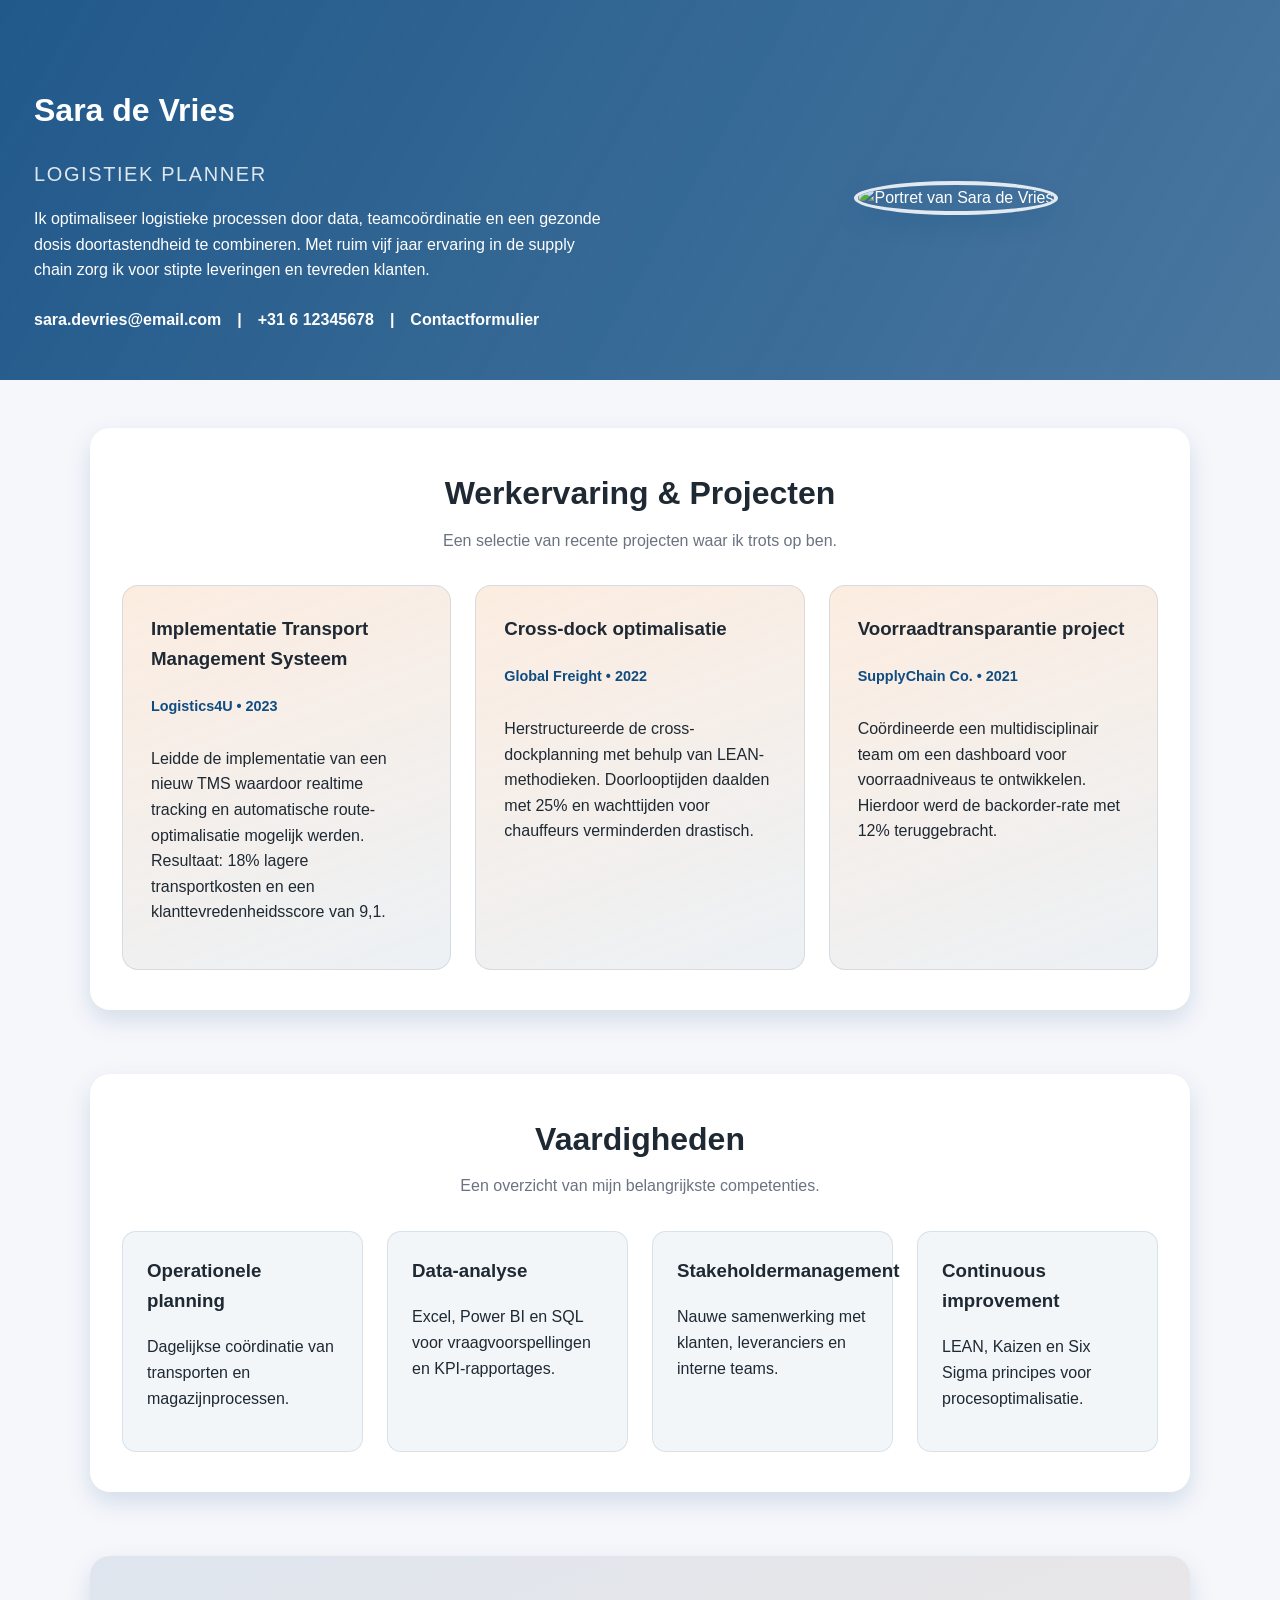
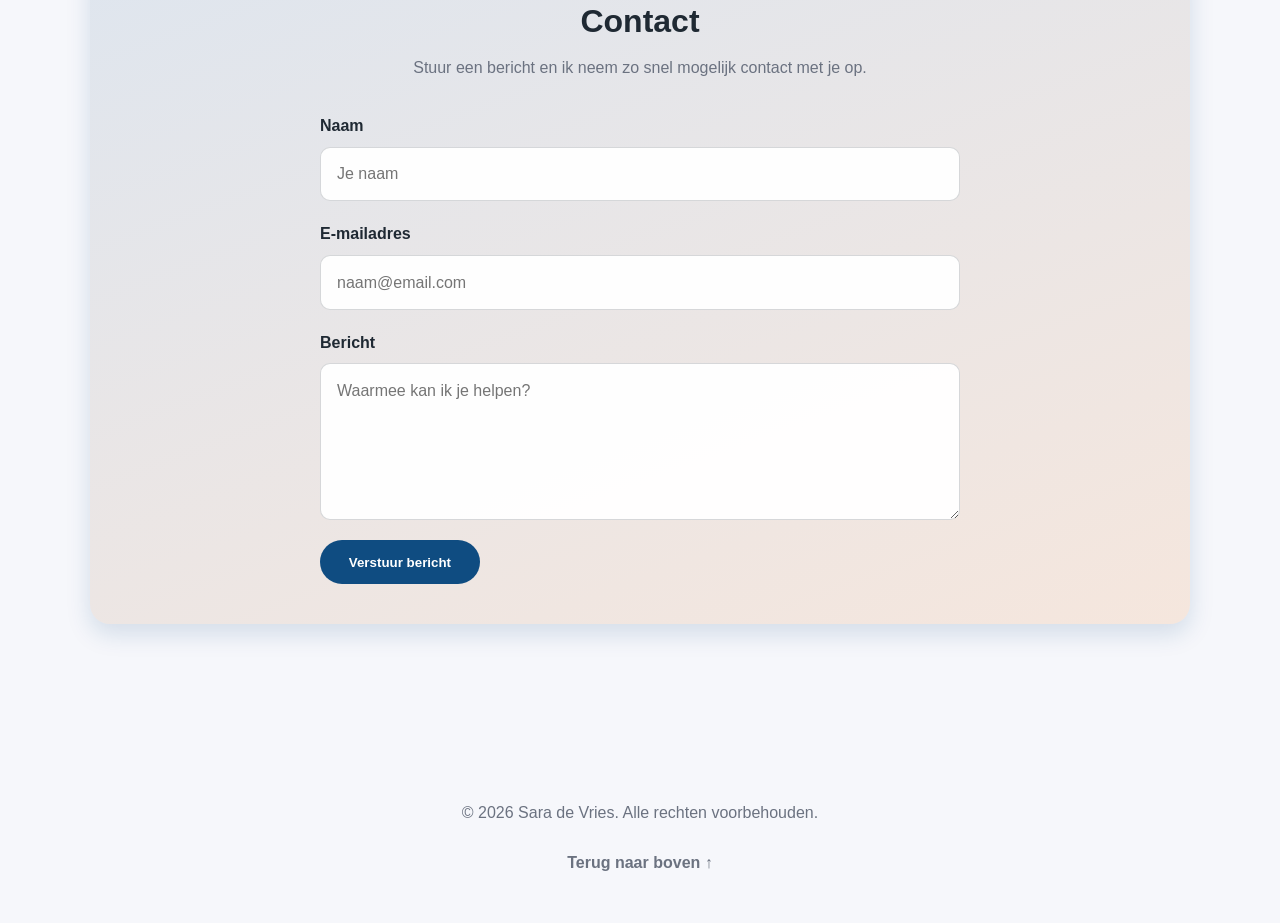
==== index.html @ 116ad923 "Add logistics planner portfolio website" ====
<!DOCTYPE html>
<html lang="nl">
<head>
    <meta charset="UTF-8" />
    <meta name="viewport" content="width=device-width, initial-scale=1.0" />
    <title>Portfolio | Sara de Vries - Logistiek Planner</title>
    <link rel="stylesheet" href="styles.css" />
</head>
<body>
    <!-- Hoofdcontainer voor de volledige pagina -->
    <div class="page-wrapper">
        <header class="hero" id="top">
            <div class="hero__text">
                <h1>Sara de Vries</h1>
                <p class="hero__subtitle">Logistiek Planner</p>
                <p class="hero__bio">
                    Ik optimaliseer logistieke processen door data, teamcoördinatie en een gezonde dosis
doortastendheid te combineren. Met ruim vijf jaar ervaring in de supply chain zorg ik voor
                    stipte leveringen en tevreden klanten.
                </p>
                <div class="hero__contact">
                    <a href="mailto:sara.devries@email.com">sara.devries@email.com</a>
                    <span>|</span>
                    <a href="tel:+31612345678">+31 6 12345678</a>
                    <span>|</span>
                    <a href="#contact">Contactformulier</a>
                </div>
            </div>
            <div class="hero__image">
                <!-- Plaatshouderafbeelding. Vervang het pad door een echte foto naar keuze. -->
                <img src="https://images.unsplash.com/photo-1524504388940-b1c1722653e1?auto=format&fit=crop&w=400&q=80" alt="Portret van Sara de Vries" />
            </div>
        </header>

        <main>
            <section class="section" id="ervaring">
                <div class="section__header">
                    <h2>Werkervaring &amp; Projecten</h2>
                    <p>Een selectie van recente projecten waar ik trots op ben.</p>
                </div>
                <div class="cards">
                    <article class="card">
                        <h3>Implementatie Transport Management Systeem</h3>
                        <span class="card__meta">Logistics4U &bull; 2023</span>
                        <p>
                            Leidde de implementatie van een nieuw TMS waardoor realtime tracking en automatische
                            route-optimalisatie mogelijk werden. Resultaat: 18% lagere transportkosten en een
                            klanttevredenheidsscore van 9,1.
                        </p>
                    </article>
                    <article class="card">
                        <h3>Cross-dock optimalisatie</h3>
                        <span class="card__meta">Global Freight &bull; 2022</span>
                        <p>
                            Herstructureerde de cross-dockplanning met behulp van LEAN-methodieken. Doorlooptijden
                            daalden met 25% en wachttijden voor chauffeurs verminderden drastisch.
                        </p>
                    </article>
                    <article class="card">
                        <h3>Voorraadtransparantie project</h3>
                        <span class="card__meta">SupplyChain Co. &bull; 2021</span>
                        <p>
                            Coördineerde een multidisciplinair team om een dashboard voor voorraadniveaus te
                            ontwikkelen. Hierdoor werd de backorder-rate met 12% teruggebracht.
                        </p>
                    </article>
                </div>
            </section>

            <section class="section section--skills" id="vaardigheden">
                <div class="section__header">
                    <h2>Vaardigheden</h2>
                    <p>Een overzicht van mijn belangrijkste competenties.</p>
                </div>
                <div class="skills-grid">
                    <div class="skill">
                        <h3>Operationele planning</h3>
                        <p>Dagelijkse coördinatie van transporten en magazijnprocessen.</p>
                    </div>
                    <div class="skill">
                        <h3>Data-analyse</h3>
                        <p>Excel, Power BI en SQL voor vraagvoorspellingen en KPI-rapportages.</p>
                    </div>
                    <div class="skill">
                        <h3>Stakeholdermanagement</h3>
                        <p>Nauwe samenwerking met klanten, leveranciers en interne teams.</p>
                    </div>
                    <div class="skill">
                        <h3>Continuous improvement</h3>
                        <p>LEAN, Kaizen en Six Sigma principes voor procesoptimalisatie.</p>
                    </div>
                </div>
            </section>

            <section class="section section--contact" id="contact">
                <div class="section__header">
                    <h2>Contact</h2>
                    <p>Stuur een bericht en ik neem zo snel mogelijk contact met je op.</p>
                </div>
                <!-- Simpel contactformulier zonder backend. Kan met bijv. Formspree worden gekoppeld. -->
                <form class="contact-form">
                    <div class="form-group">
                        <label for="name">Naam</label>
                        <input type="text" id="name" name="name" placeholder="Je naam" required />
                    </div>
                    <div class="form-group">
                        <label for="email">E-mailadres</label>
                        <input type="email" id="email" name="email" placeholder="naam@email.com" required />
                    </div>
                    <div class="form-group">
                        <label for="message">Bericht</label>
                        <textarea id="message" name="message" rows="5" placeholder="Waarmee kan ik je helpen?" required></textarea>
                    </div>
                    <button type="submit" class="button">Verstuur bericht</button>
                </form>
            </section>
        </main>

        <footer class="footer">
            <p>&copy; <span id="year"></span> Sara de Vries. Alle rechten voorbehouden.</p>
            <a class="back-to-top" href="#top">Terug naar boven &uarr;</a>
        </footer>
    </div>

    <script>
        // Update dynamisch het jaar in de footer zodat dit altijd actueel is.
        document.getElementById("year").textContent = new Date().getFullYear();
    </script>
</body>
</html>
---- styles.css ----
/*
 * Stijlbestand voor het portfolio van een logistiek planner.
 * Flexbox en CSS Grid zorgen voor een modern en responsief ontwerp.
 */

:root {
    --color-primary: #0f4c81;
    --color-secondary: #f2a365;
    --color-background: #f6f7fb;
    --color-text: #1f2933;
    --color-muted: #6b7280;
    --color-white: #ffffff;
    --font-heading: "Poppins", "Segoe UI", sans-serif;
    --font-body: "Inter", "Helvetica Neue", sans-serif;
    --shadow-md: 0 10px 25px rgba(15, 76, 129, 0.15);
    --max-width: 1100px;
}

/* Basisinstellingen voor consistentie */
* {
    box-sizing: border-box;
}

body {
    margin: 0;
    font-family: var(--font-body);
    color: var(--color-text);
    background-color: var(--color-background);
    line-height: 1.6;
}

a {
    color: inherit;
    text-decoration: none;
}

a:hover,
a:focus {
    color: var(--color-primary);
}

.page-wrapper {
    display: flex;
    flex-direction: column;
    min-height: 100vh;
}

.hero {
    display: grid;
    grid-template-columns: repeat(auto-fit, minmax(280px, 1fr));
    gap: 2rem;
    align-items: center;
    padding: 4rem 1.5rem 3rem;
    background: linear-gradient(120deg, rgba(15, 76, 129, 0.92), rgba(15, 76, 129, 0.75)),
        url("https://images.unsplash.com/photo-1527430253228-e93688616381?auto=format&fit=crop&w=1600&q=80") center/cover;
    color: var(--color-white);
}

.hero__text {
    max-width: 580px;
    margin: 0 auto;
}

.hero__subtitle {
    font-size: 1.25rem;
    letter-spacing: 0.1rem;
    text-transform: uppercase;
    margin-bottom: 0.75rem;
    color: rgba(255, 255, 255, 0.85);
}

.hero__bio {
    margin-bottom: 1.5rem;
}

.hero__contact {
    display: flex;
    flex-wrap: wrap;
    gap: 0.5rem 1rem;
    font-weight: 600;
}

.hero__image {
    justify-self: center;
}

.hero__image img {
    width: 240px;
    height: 240px;
    border-radius: 50%;
    object-fit: cover;
    border: 4px solid rgba(255, 255, 255, 0.85);
    box-shadow: var(--shadow-md);
}

main {
    flex: 1;
    padding: 3rem 1.5rem 4rem;
}

.section {
    max-width: var(--max-width);
    margin: 0 auto 4rem;
    background-color: var(--color-white);
    border-radius: 20px;
    padding: 2.5rem 2rem;
    box-shadow: var(--shadow-md);
}

.section__header {
    text-align: center;
    margin-bottom: 2rem;
}

.section__header h2 {
    font-family: var(--font-heading);
    font-size: 2rem;
    margin: 0;
}

.section__header p {
    color: var(--color-muted);
    margin-top: 0.5rem;
}

.cards {
    display: grid;
    grid-template-columns: repeat(auto-fit, minmax(240px, 1fr));
    gap: 1.5rem;
}

.card {
    border-radius: 16px;
    padding: 1.75rem;
    background: linear-gradient(160deg, rgba(242, 163, 101, 0.2), rgba(15, 76, 129, 0.08));
    border: 1px solid rgba(15, 76, 129, 0.12);
    transition: transform 0.3s ease, box-shadow 0.3s ease;
}

.card:hover {
    transform: translateY(-6px);
    box-shadow: 0 18px 35px rgba(15, 76, 129, 0.2);
}

.card h3 {
    font-family: var(--font-heading);
    margin-top: 0;
}

.card__meta {
    display: inline-block;
    margin-bottom: 0.75rem;
    font-size: 0.9rem;
    color: var(--color-primary);
    font-weight: 600;
}

.section--skills .skills-grid {
    display: grid;
    grid-template-columns: repeat(auto-fit, minmax(200px, 1fr));
    gap: 1.5rem;
}

.skill {
    padding: 1.5rem;
    border-radius: 14px;
    background-color: rgba(15, 76, 129, 0.05);
    border: 1px solid rgba(15, 76, 129, 0.12);
}

.skill h3 {
    font-family: var(--font-heading);
    margin-top: 0;
}

.section--contact {
    background: linear-gradient(160deg, rgba(15, 76, 129, 0.1), rgba(242, 163, 101, 0.2));
}

.contact-form {
    display: grid;
    gap: 1.25rem;
    max-width: 640px;
    margin: 0 auto;
}

.form-group {
    display: flex;
    flex-direction: column;
    gap: 0.5rem;
}

label {
    font-weight: 600;
}

input,
textarea {
    padding: 0.85rem 1rem;
    border-radius: 10px;
    border: 1px solid rgba(31, 41, 51, 0.18);
    font: inherit;
    background-color: rgba(255, 255, 255, 0.95);
}

input:focus,
textarea:focus {
    outline: 2px solid rgba(15, 76, 129, 0.4);
    outline-offset: 2px;
}

.button {
    justify-self: start;
    padding: 0.9rem 1.8rem;
    border: none;
    border-radius: 999px;
    background-color: var(--color-primary);
    color: var(--color-white);
    font-weight: 600;
    cursor: pointer;
    transition: transform 0.2s ease, box-shadow 0.2s ease;
}

.button:hover {
    transform: translateY(-1px);
    box-shadow: 0 12px 24px rgba(15, 76, 129, 0.18);
}

.footer {
    text-align: center;
    padding: 2rem 1.5rem 3rem;
    color: var(--color-muted);
}

.back-to-top {
    display: inline-block;
    margin-top: 0.5rem;
    font-weight: 600;
}

/* Responsieve aanpassingen voor kleinere schermen */
@media (max-width: 600px) {
    .hero {
        padding: 3rem 1.25rem 2.5rem;
    }

    .hero__image img {
        width: 200px;
        height: 200px;
    }

    .section {
        padding: 2rem 1.5rem;
    }
}
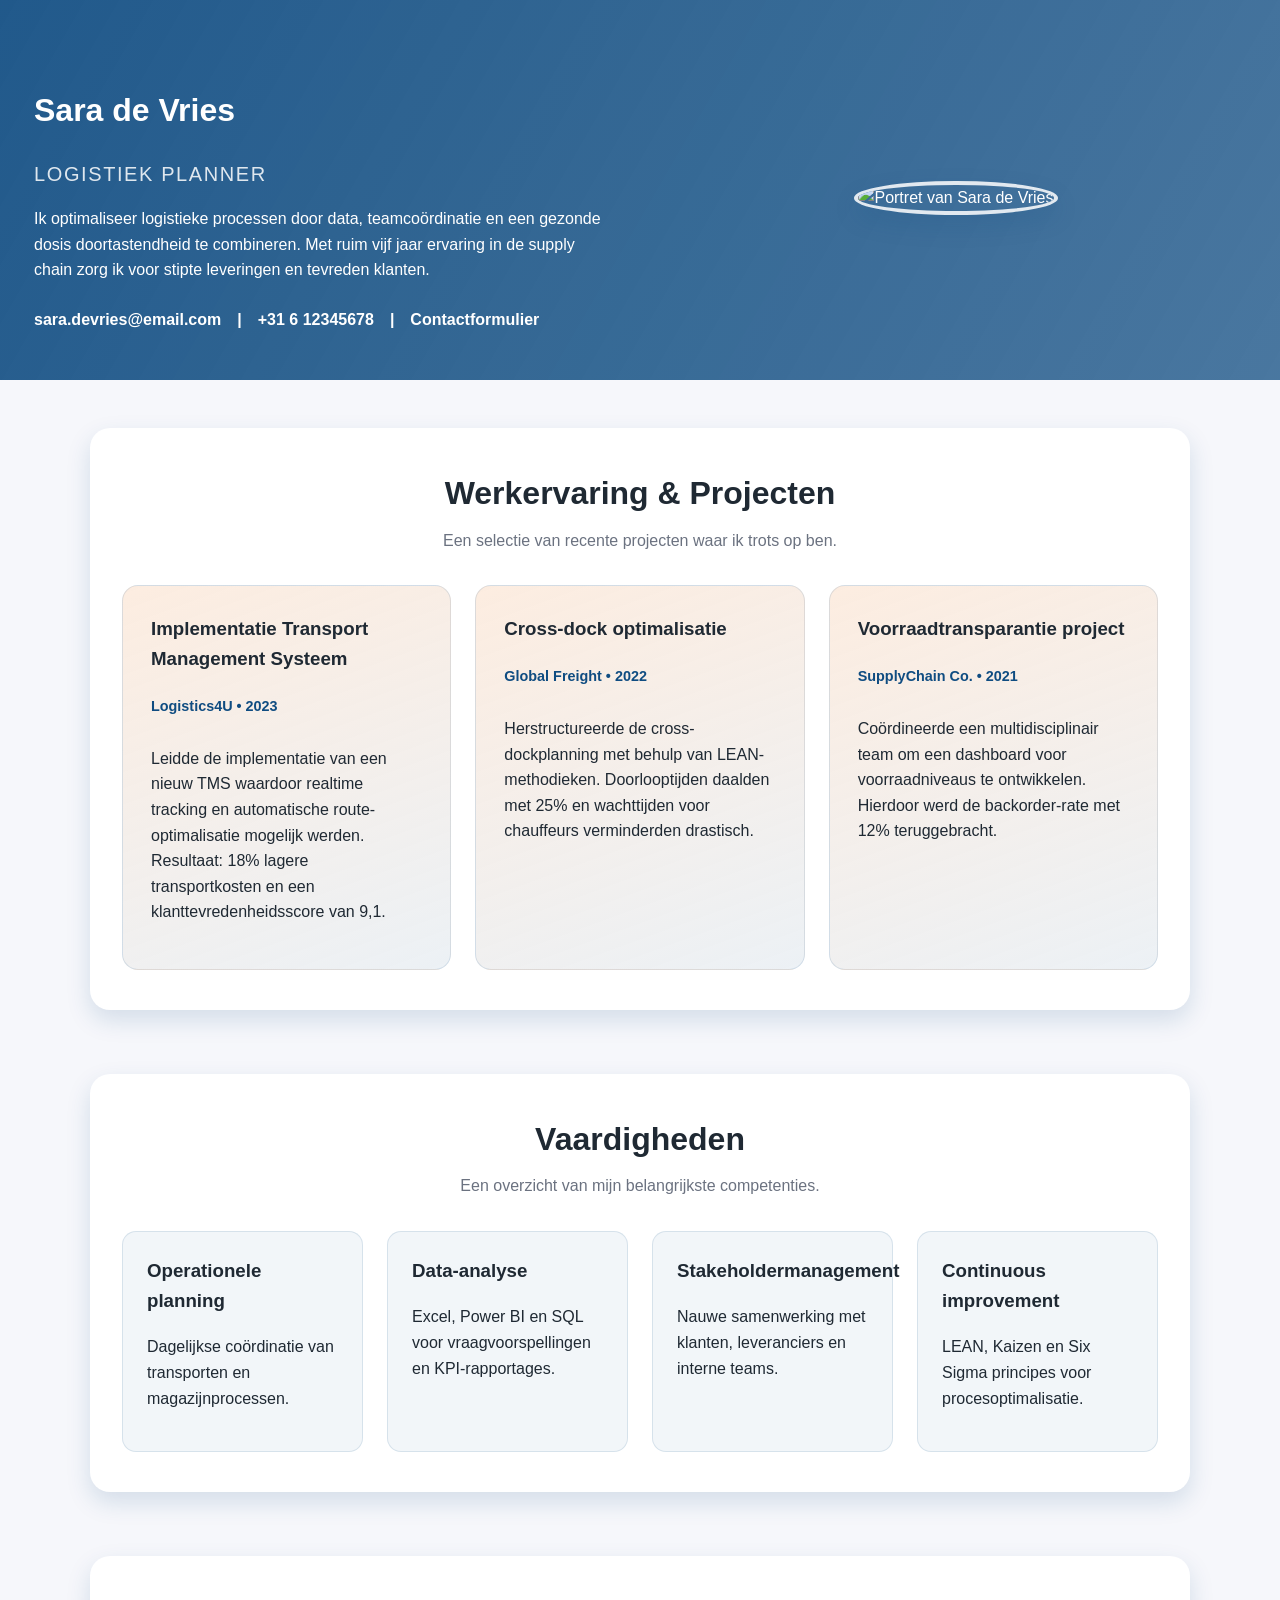
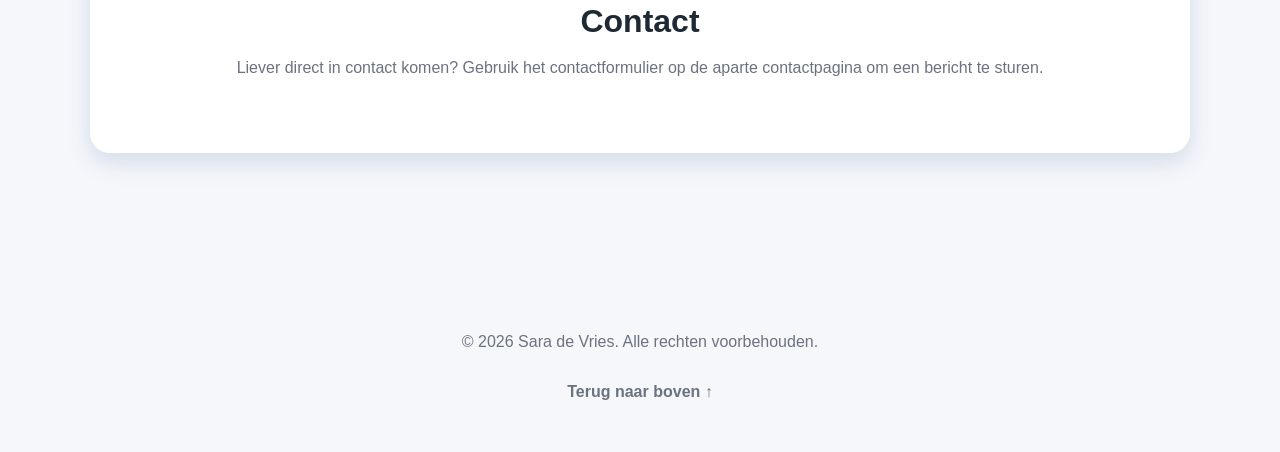
==== commit 8afd0cee: "Add dedicated contact page" ====
--- a/index.html
+++ b/index.html
@@ -23,7 +23,7 @@
                     <span>|</span>
                     <a href="tel:+31612345678">+31 6 12345678</a>
                     <span>|</span>
-                    <a href="#contact">Contactformulier</a>
+                    <a href="contact.html">Contactformulier</a>
                 </div>
             </div>
             <div class="hero__image">
@@ -92,27 +92,14 @@
                 </div>
             </section>
 
-            <section class="section section--contact" id="contact">
+            <section class="section section--contact-preview">
                 <div class="section__header">
                     <h2>Contact</h2>
-                    <p>Stuur een bericht en ik neem zo snel mogelijk contact met je op.</p>
+                    <p>
+                        Liever direct in contact komen? Gebruik het contactformulier op de
+                        <a href="contact.html">aparte contactpagina</a> om een bericht te sturen.
+                    </p>
                 </div>
-                <!-- Simpel contactformulier zonder backend. Kan met bijv. Formspree worden gekoppeld. -->
-                <form class="contact-form">
-                    <div class="form-group">
-                        <label for="name">Naam</label>
-                        <input type="text" id="name" name="name" placeholder="Je naam" required />
-                    </div>
-                    <div class="form-group">
-                        <label for="email">E-mailadres</label>
-                        <input type="email" id="email" name="email" placeholder="naam@email.com" required />
-                    </div>
-                    <div class="form-group">
-                        <label for="message">Bericht</label>
-                        <textarea id="message" name="message" rows="5" placeholder="Waarmee kan ik je helpen?" required></textarea>
-                    </div>
-                    <button type="submit" class="button">Verstuur bericht</button>
-                </form>
             </section>
         </main>
 
--- a/styles.css
+++ b/styles.css
@@ -56,6 +56,12 @@
     color: var(--color-white);
 }
 
+.hero--compact {
+    grid-template-columns: 1fr;
+    text-align: center;
+    padding: 3.5rem 1.5rem 2.5rem;
+}
+
 .hero__text {
     max-width: 580px;
     margin: 0 auto;
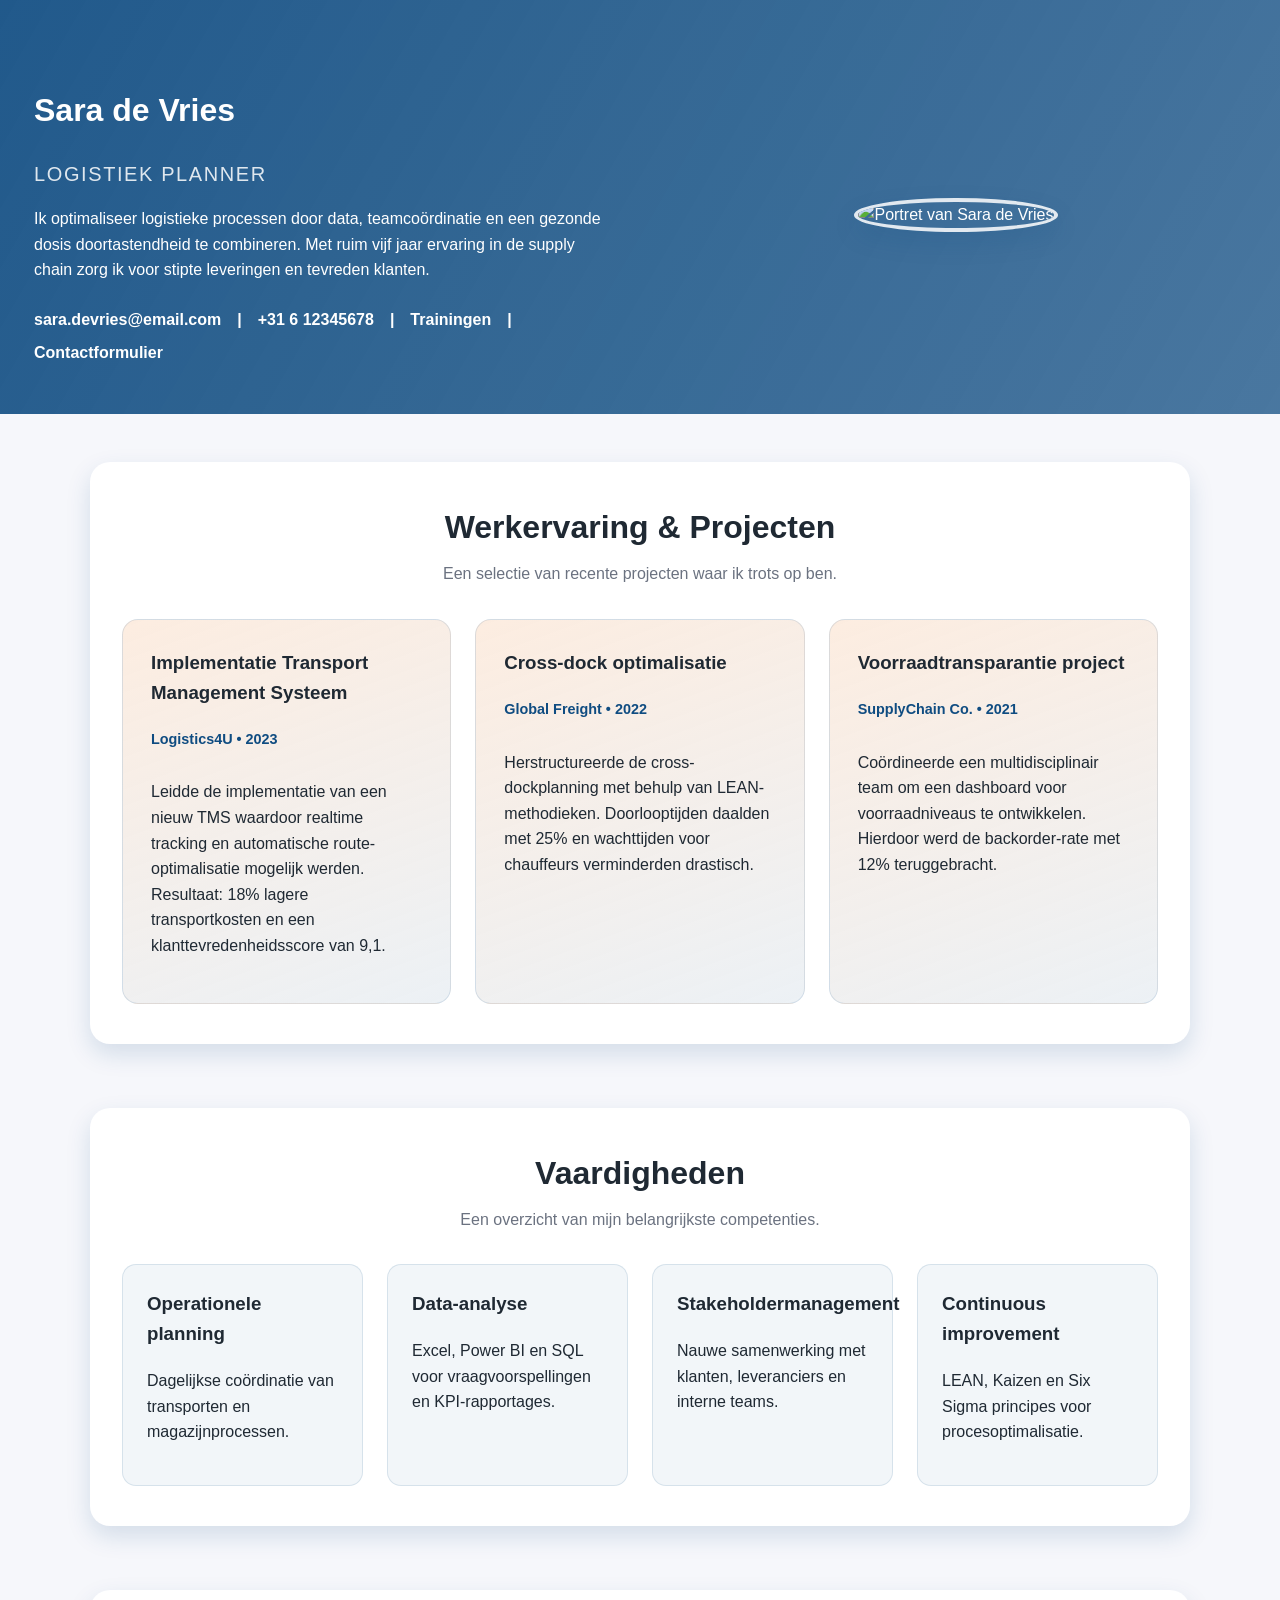
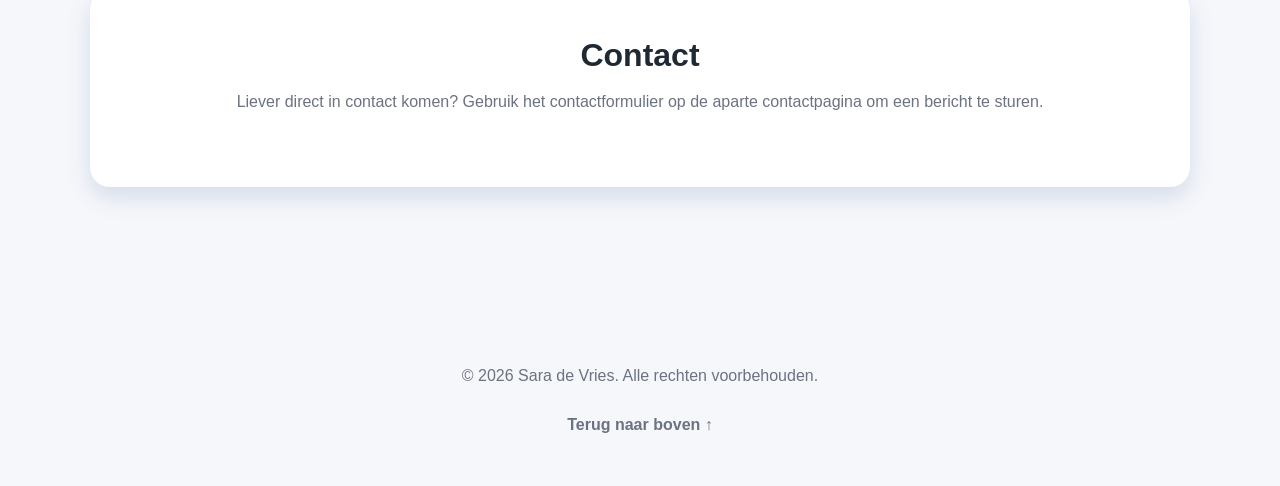
==== commit aa083aaf: "Add dedicated trainings page with supporting styles" ====
--- a/index.html
+++ b/index.html
@@ -22,6 +22,8 @@
                     <a href="mailto:sara.devries@email.com">sara.devries@email.com</a>
                     <span>|</span>
                     <a href="tel:+31612345678">+31 6 12345678</a>
+                    <span>|</span>
+                    <a href="trainings.html">Trainingen</a>
                     <span>|</span>
                     <a href="contact.html">Contactformulier</a>
                 </div>
--- a/styles.css
+++ b/styles.css
@@ -183,6 +183,79 @@
     background: linear-gradient(160deg, rgba(15, 76, 129, 0.1), rgba(242, 163, 101, 0.2));
 }
 
+.section--trainings-overview .trainings-grid {
+    display: grid;
+    grid-template-columns: repeat(auto-fit, minmax(260px, 1fr));
+    gap: 1.75rem;
+}
+
+.training {
+    background-color: rgba(15, 76, 129, 0.04);
+    border: 1px solid rgba(15, 76, 129, 0.12);
+    border-radius: 18px;
+    padding: 1.75rem;
+    box-shadow: 0 12px 30px rgba(15, 76, 129, 0.08);
+}
+
+.training h3 {
+    font-family: var(--font-heading);
+    margin-top: 0;
+}
+
+.training__meta {
+    display: inline-block;
+    margin-bottom: 0.75rem;
+    font-size: 0.9rem;
+    font-weight: 600;
+    color: var(--color-primary);
+}
+
+.training__highlights {
+    padding-left: 1.2rem;
+    margin: 1rem 0 0;
+    color: var(--color-muted);
+}
+
+.training__highlights li + li {
+    margin-top: 0.4rem;
+}
+
+.section--microlearning .training-timeline {
+    display: grid;
+    gap: 1.25rem;
+}
+
+.timeline-item {
+    display: grid;
+    grid-template-columns: 120px 1fr;
+    gap: 1.25rem;
+    align-items: start;
+    padding: 1.5rem;
+    border-radius: 16px;
+    background: linear-gradient(160deg, rgba(242, 163, 101, 0.16), rgba(15, 76, 129, 0.08));
+    border: 1px solid rgba(15, 76, 129, 0.12);
+}
+
+.timeline-item__date {
+    font-weight: 700;
+    color: var(--color-primary);
+}
+
+.timeline-item__content h3 {
+    margin-top: 0;
+    font-family: var(--font-heading);
+}
+
+.section--cta .section__header {
+    max-width: 560px;
+    margin: 0 auto;
+}
+
+.section--cta .button {
+    margin: 1.5rem auto 0;
+    display: inline-block;
+}
+
 .contact-form {
     display: grid;
     gap: 1.25rem;
@@ -250,6 +323,10 @@
         padding: 3rem 1.25rem 2.5rem;
     }
 
+    .timeline-item {
+        grid-template-columns: 1fr;
+    }
+
     .hero__image img {
         width: 200px;
         height: 200px;
